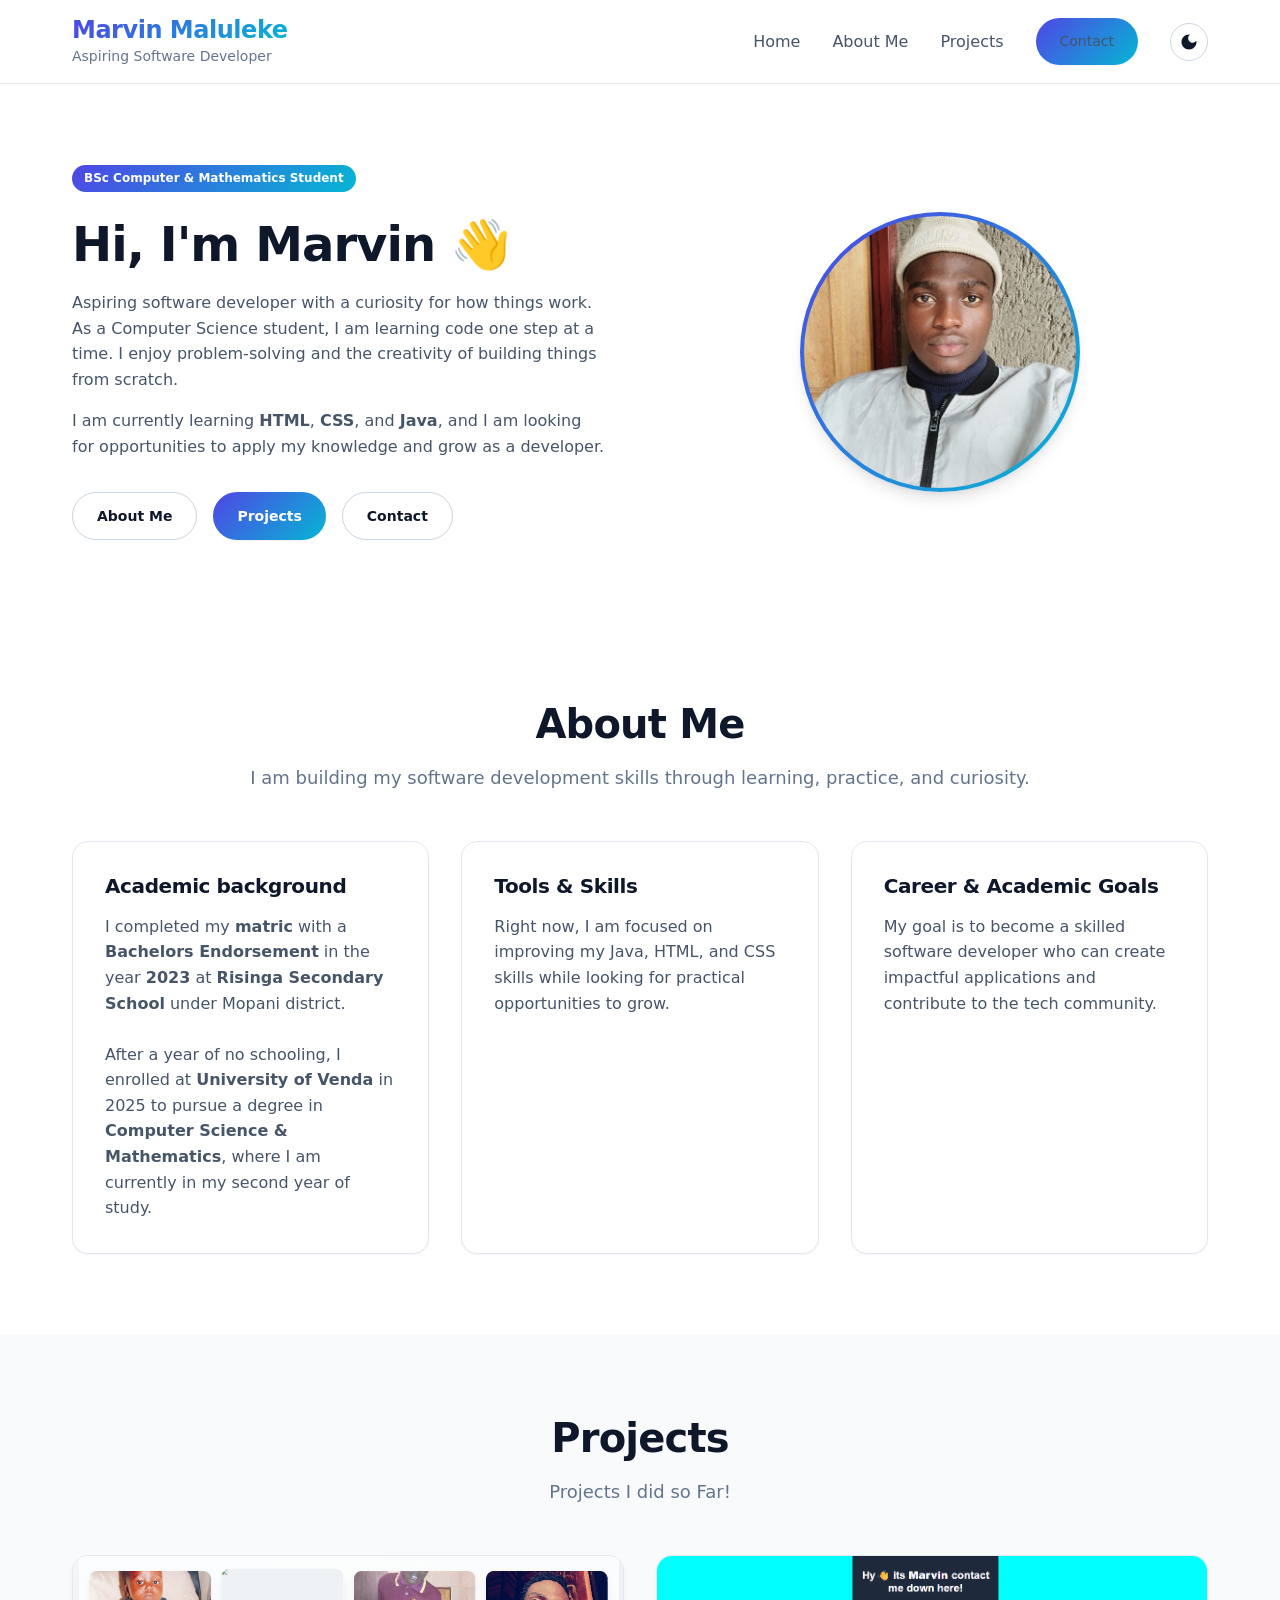
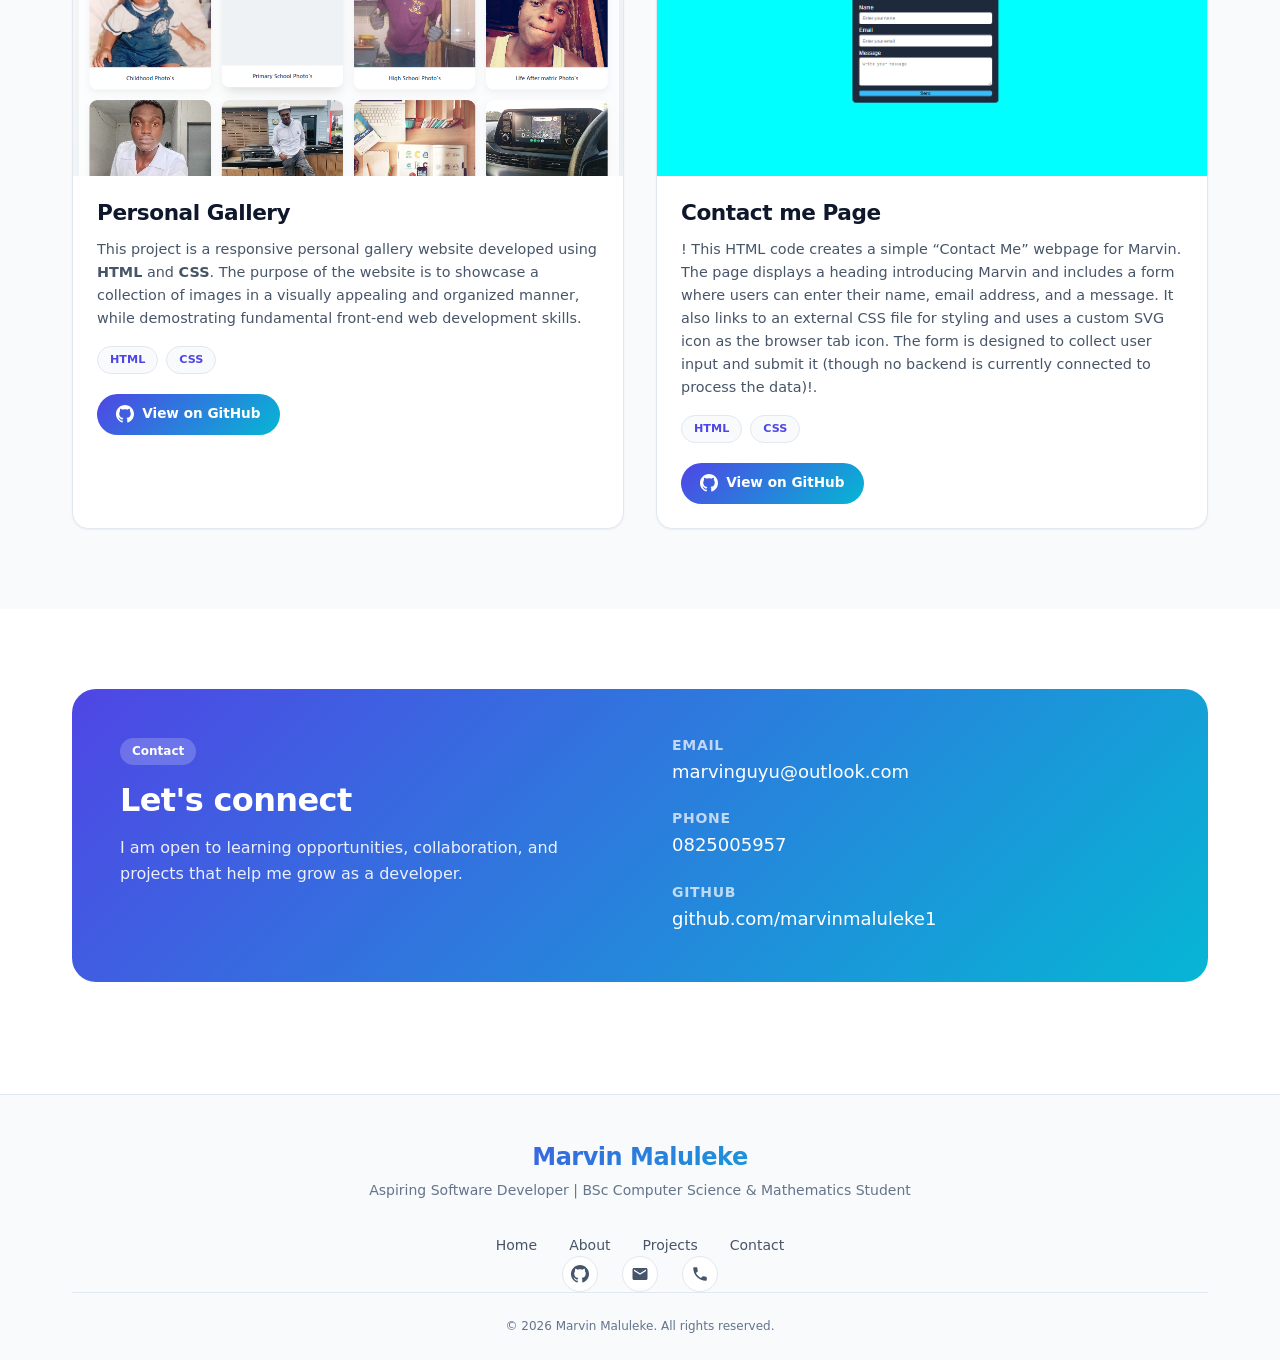
==== index.html @ a74dc135 "Rename index2.html to index.html" ====
<!DOCTYPE html>
<html lang="en">
<head>
  <meta charset="UTF-8">
  <meta name="viewport" content="width=device-width, initial-scale=1.0">
  <title>Marvin Maluleke | Portfolio 2</title>

   <!-- Browser tab icon -->
  <link
    rel="icon"
    type="image/svg+xml"
    href="data:image/svg+xml,%3Csvg xmlns='http://www.w3.org/2000/svg' viewBox='0 0 64 64'%3E%3Cdefs%3E%3ClinearGradient id='g' x1='0%25' y1='0%25' x2='100%25' y2='100%25'%3E%3Cstop offset='0%25' stop-color='%234f46e5'/%3E%3Cstop offset='100%25' stop-color='%2306b6d4'/%3E%3C/linearGradient%3E%3C/defs%3E%3Crect width='64' height='64' rx='16' fill='url(%23g)'/%3E%3Cpath d='M16 46V18h8l8 12 8-12h8v28h-8V31l-8 11-8-11v15z' fill='white'/%3E%3C/svg%3E"
  />

  <!-- Link to CSS file -->
  <link rel="stylesheet" href="style2.css" />

  <!-- Dark Mode JavaScript -->
  <script>
    (function() {
      const savedTheme = localStorage.getItem('theme');
      const prefersDark = window.matchMedia('(prefers-color-scheme: dark)').matches;
      
      if (savedTheme === 'dark' || (!savedTheme && prefersDark)) {
        document.documentElement.setAttribute('data-theme', 'dark');
      } else {
        document.documentElement.setAttribute('data-theme', 'light');
      }
    })();

    function toggleTheme() {
      const currentTheme = document.documentElement.getAttribute('data-theme');
      const newTheme = currentTheme === 'dark' ? 'light' : 'dark';
      document.documentElement.setAttribute('data-theme', newTheme);
      localStorage.setItem('theme', newTheme);
    }
  </script>
</head>

<body>
  <!-- Top navigation bar -->  
  <header class="navbar">
    <div class="container">
      <div class="navbar-content">
        <div class="logo-text">
          <h1>Marvin Maluleke</h1>
          <p>Aspiring Software Developer</p>
        </div>

        <nav>
          <ul class="nav-menu">
            <li><a href="#home">Home</a></li>
            <li><a href="#about">About Me</a></li>
            <li><a href="#projects">Projects</a></li>
            <li><a href="#contact" class="button main-button">Contact</a></li>
            <li>
              <button class="theme-toggle" onclick="toggleTheme()" aria-label="Toggle dark mode">
                <!-- Sun icon (visible in dark mode) -->
                <svg class="sun-icon" xmlns="http://www.w3.org/2000/svg" viewBox="0 0 24 24" fill="currentColor">
                  <path d="M12 7c-2.76 0-5 2.24-5 5s2.24 5 5 5 5-2.24 5-5-2.24-5-5-5zM2 13h2c.55 0 1-.45 1-1s-.45-1-1-1H2c-.55 0-1 .45-1 1s.45 1 1 1zm18 0h2c.55 0 1-.45 1-1s-.45-1-1-1h-2c-.55 0-1 .45-1 1s.45 1 1 1zM11 2v2c0 .55.45 1 1 1s1-.45 1-1V2c0-.55-.45-1-1-1s-1 .45-1 1zm0 18v2c0 .55.45 1 1 1s1-.45 1-1v-2c0-.55-.45-1-1-1s-1 .45-1 1zM5.99 4.58c-.39-.39-1.03-.39-1.41 0-.39.39-.39 1.03 0 1.41l1.06 1.06c.39.39 1.03.39 1.41 0s.39-1.03 0-1.41L5.99 4.58zm12.37 12.37c-.39-.39-1.03-.39-1.41 0-.39.39-.39 1.03 0 1.41l1.06 1.06c.39.39 1.03.39 1.41 0 .39-.39.39-1.03 0-1.41l-1.06-1.06zm1.06-10.96c.39-.39.39-1.03 0-1.41-.39-.39-1.03-.39-1.41 0l-1.06 1.06c-.39.39-.39 1.03 0 1.41s1.03.39 1.41 0l1.06-1.06zM7.05 18.36c.39-.39.39-1.03 0-1.41-.39-.39-1.03-.39-1.41 0l-1.06 1.06c-.39.39-.39 1.03 0 1.41s1.03.39 1.41 0l1.06-1.06z"/>
                </svg>
                <!-- Moon icon (visible in light mode) -->
                <svg class="moon-icon" xmlns="http://www.w3.org/2000/svg" viewBox="0 0 24 24" fill="currentColor">
                  <path d="M12 3c-4.97 0-9 4.03-9 9s4.03 9 9 9 9-4.03 9-9c0-.46-.04-.92-.1-1.36-.98 1.37-2.58 2.26-4.4 2.26-2.97 0-5.5-2.53-5.5-5.5 0-1.82.89-3.42 2.26-4.4-.44-.06-.9-.1-1.36-.1z"/>
                </svg>
              </button>
            </li>
          </ul>
        </nav>
      </div>
    </div>
  </header>

  <main>
    <!-- Hero section -->
    <section id="home" class="myself">
      <div class="container myself-content">
        <div class="myself-text">
          <span class="tag">BSc Computer & Mathematics Student</span>
          <h2>Hi, I'm Marvin 👋</h2>
          <p>
            Aspiring software developer with a curiosity for how things work.
            As a Computer Science student, I am learning code one step at a time.
            I enjoy problem-solving and the creativity of building things from scratch.
          </p>
          <p>
            I am currently learning <strong>HTML</strong>, <strong>CSS</strong>, and
            <strong>Java</strong>, and I am looking for opportunities to apply my knowledge
            and grow as a developer.
          </p>
          <div class="myself-buttons">
            <a href="#about" class="button second-button">About Me</a>
            <a href="#projects" class="button main-button">Projects</a>
            <a href="#contact" class="button second-button">Contact</a>
          </div>
        </div>

        <div class="myself-image">
          <div class="image-border">
            <img src="headshot.jpeg" alt="Marvin Maluleke" />
          </div>
        </div>
      </div>
    </section>

    <!-- About section -->
    <section id="about" class="section">
      <div class="container">
        <div class="section-title">
          <h3>About Me</h3>
          <p>
            I am building my software development skills through learning,
            practice, and curiosity.
          </p>
        </div>

        <div class="three-columns">
          <div class="card">
            <h4>Academic background</h4>
            <p>
              I completed my <strong>matric</strong> with a <strong>Bachelors Endorsement</strong> in the year <strong>2023</strong> at <strong>Risinga Secondary School</strong> under Mopani district.
            </p>
            <br>
            <p>
              After a year of no schooling, I enrolled at <strong>University of Venda</strong> in 2025 to pursue a degree in <strong>Computer Science & Mathematics</strong>, where I am currently in my second year of study.
            </p>
          </div>

          <div class="card">
            <h4>Tools & Skills</h4>
            <p>
              Right now, I am focused on improving my Java, HTML, and CSS skills
              while looking for practical opportunities to grow.
            </p>
          </div>

          <div class="card">
            <h4>Career & Academic Goals</h4>
            <p>
              My goal is to become a skilled software developer who can create
              impactful applications and contribute to the tech community.
            </p>
          </div>
        </div>
      </div>
    </section>

    <!-- Projects section -->
    <section id="projects" class="section light-section">
      <div class="container">
        <div class="section-title">
          <h3>Projects</h3>
          <p>Projects I did so Far!</p>
        </div>

        <div class="projects-box">
          <!-- Project 1 -->
          <div class="project-card">
            <div class="project-image">
              <img src="project1(photogallery).png" alt="Personal Gallery" />
            </div>
            <div class="project-content">
              <h4>Personal Gallery</h4>
              <p class="project-description">
                This project is a responsive personal gallery website developed using <strong>HTML</strong> and <strong>CSS</strong>. The purpose of the website is to showcase a collection of images in a visually appealing and organized manner, while demostrating fundamental front-end web development skills.
              </p>
              <div class="project-tech">
                <span>HTML</span>
                <span>CSS</span>
                
              </div>
              <a href="https://github.com/marvinmaluleke1/marvin-s_gallery_project" target="_blank" class="project-github">
                <svg xmlns="http://www.w3.org/2000/svg" width="18" height="18" viewBox="0 0 24 24" fill="currentColor">
                  <path d="M12 0C5.37 0 0 5.37 0 12c0 5.3 3.438 9.8 8.205 11.387.6.113.82-.26.82-.58 0-.287-.01-1.05-.015-2.06-3.338.726-4.042-1.61-4.042-1.61-.546-1.387-1.333-1.756-1.333-1.756-1.09-.745.082-.73.082-.73 1.205.085 1.84 1.237 1.84 1.237 1.07 1.834 2.807 1.304 3.492.997.108-.775.418-1.305.762-1.605-2.665-.3-5.466-1.332-5.466-5.93 0-1.31.468-2.38 1.235-3.22-.123-.3-.535-1.52.117-3.16 0 0 1.008-.322 3.3 1.23.96-.267 1.98-.4 3-.405 1.02.005 2.04.138 3 .405 2.29-1.552 3.297-1.23 3.297-1.23.653 1.64.24 2.86.118 3.16.768.84 1.233 1.91 1.233 3.22 0 4.61-2.804 5.62-5.476 5.92.43.37.824 1.102.824 2.22 0 1.602-.015 2.894-.015 3.287 0 .322.216.698.83.578C20.565 21.795 24 17.295 24 12c0-6.63-5.37-12-12-12z"/>
                </svg>
                View on GitHub
              </a>
            </div>
          </div>

          <!-- Project 2 -->
          <div class="project-card">
            <div class="project-image">
              <img src="contact_me_page.png" alt="Contact me Page Screenshot" />
            </div>
            <div class="project-content">
              <h4>Contact me Page</h4>
              <p class="project-description">
                ! This HTML code creates a simple “Contact Me” webpage for Marvin. The page displays a heading introducing Marvin and includes a form where users can enter their name, email address, and a message. It also links to an external CSS file for styling and uses a custom SVG icon as the browser tab icon. The form is designed to collect user input and submit it (though no backend is currently connected to process the data)!.
              </p>
              <div class="project-tech">
                <span>HTML</span>
                <span>CSS</span>
              </div>
              <a href="" target="_blank" class="project-github">
                <svg xmlns="http://www.w3.org/2000/svg" width="18" height="18" viewBox="0 0 24 24" fill="currentColor">
                  <path d="M12 0C5.37 0 0 5.37 0 12c0 5.3 3.438 9.8 8.205 11.387.6.113.82-.26.82-.58 0-.287-.01-1.05-.015-2.06-3.338.726-4.042-1.61-4.042-1.61-.546-1.387-1.333-1.756-1.333-1.756-1.09-.745.082-.73.082-.73 1.205.085 1.84 1.237 1.84 1.237 1.07 1.834 2.807 1.304 3.492.997.108-.775.418-1.305.762-1.605-2.665-.3-5.466-1.332-5.466-5.93 0-1.31.468-2.38 1.235-3.22-.123-.3-.535-1.52.117-3.16 0 0 1.008-.322 3.3 1.23.96-.267 1.98-.4 3-.405 1.02.005 2.04.138 3 .405 2.29-1.552 3.297-1.23 3.297-1.23.653 1.64.24 2.86.118 3.16.768.84 1.233 1.91 1.233 3.22 0 4.61-2.804 5.62-5.476 5.92.43.37.824 1.102.824 2.22 0 1.602-.015 2.894-.015 3.287 0 .322.216.698.83.578C20.565 21.795 24 17.295 24 12c0-6.63-5.37-12-12-12z"/>
                </svg>
                View on GitHub
              </a>
            </div>
          </div>
        </div>
      </div>
    </section>

    <!-- Contact section -->
    <section id="contact" class="section">
      <div class="container">
        <div class="contact-area">
          <div class="contact-text">
            <span class="contact-tag">Contact</span>
            <h3>Let's connect</h3>
            <p>
              I am open to learning opportunities, collaboration, and projects
              that help me grow as a developer.
            </p>
          </div>

          <div class="contact-info">
            <div class="contact-item">
              <h4>Email</h4>
              <a href="mailto:marvinguyu@outlook.com">
                marvinguyu@outlook.com
              </a>
            </div>

            <div class="contact-item">
              <h4>Phone</h4>
              <a href="tel:0825005957">0825005957</a>
            </div>

            <div class="contact-item">
              <h4>GitHub</h4>
              <a href="https://github.com/marvinmaluleke1" target="_blank">
                github.com/marvinmaluleke1
              </a>
            </div>
          </div>
        </div>
      </div>
    </section>
  </main>

  <!-- Footer -->
  <footer class="footer">
    <div class="container">
      <div class="footer-content">
        <div class="footer-info">
          <h3>Marvin Maluleke</h3>
          <p>Aspiring Software Developer | BSc Computer Science & Mathematics Student</p>
        </div>
        
        <div class="footer-links">
          <a href="#home">Home</a>
          <a href="#about">About</a>
          <a href="#projects">Projects</a>
          <a href="#contact">Contact</a>
        </div>
        
        </div>
        
        <div class="footer-social">
          <a href="https://github.com/marvinmaluleke1" target="_blank" aria-label="GitHub">
            <svg xmlns="http://www.w3.org/2000/svg" width="20" height="20" viewBox="0 0 24 24" fill="currentColor">
              <path d="M12 0C5.37 0 0 5.37 0 12c0 5.3 3.438 9.8 8.205 11.387.6.113.82-.26.82-.58 0-.287-.01-1.05-.015-2.06-3.338.726-4.042-1.61-4.042-1.61-.546-1.387-1.333-1.756-1.333-1.756-1.09-.745.082-.73.082-.73 1.205.085 1.84 1.237 1.84 1.237 1.07 1.834 2.807 1.304 3.492.997.108-.775.418-1.305.762-1.605-2.665-.3-5.466-1.332-5.466-5.93 0-1.31.468-2.38 1.235-3.22-.123-.3-.535-1.52.117-3.16 0 0 1.008-.322 3.3 1.23.96-.267 1.98-.4 3-.405 1.02.005 2.04.138 3 .405 2.29-1.552 3.297-1.23 3.297-1.23.653 1.64.24 2.86.118 3.16.768.84 1.233 1.91 1.233 3.22 0 4.61-2.804 5.62-5.476 5.92.43.37.824 1.102.824 2.22 0 1.602-.015 2.894-.015 3.287 0 .322.216.698.83.578C20.565 21.795 24 17.295 24 12c0-6.63-5.37-12-12-12z"/>
            </svg>
          </a>
          <a href="mailto:marvinguyu@outlook.com" aria-label="Email">
            <svg xmlns="http://www.w3.org/2000/svg" width="20" height="20" viewBox="0 0 24 24" fill="currentColor">
              <path d="M20 4H4c-1.1 0-1.99.9-1.99 2L2 18c0 1.1.9 2 2 2h16c1.1 0 2-.9 2-2V6c0-1.1-.9-2-2-2zm0 4l-8 5-8-5V6l8 5 8-5v2z"/>
            </svg>
          </a>
          <a href="tel:0825005957" aria-label="Phone">
            <svg xmlns="http://www.w3.org/2000/svg" width="20" height="20" viewBox="0 0 24 24" fill="currentColor">
              <path d="M6.62 10.79c1.44 2.83 3.76 5.14 6.59 6.59l2.2-2.2c.27-.27.67-.36 1.02-.24 1.12.37 2.33.57 3.57.57.55 0 1 .45 1 1V20c0 .55-.45 1-1 1-9.39 0-17-7.61-17-17 0-.55.45-1 1-1h3.5c.55 0 1 .45 1 1 0 1.25.2 2.45.57 3.57.11.35.03.74-.25 1.02l-2.2 2.2z"/>
            </svg>
          </a>
        </div>
        
        <div class="footer-bottom">
          <p>&copy; 2026 Marvin Maluleke. All rights reserved.</p>
        </div>
      </div>
    </div>
  </footer>
</body>
</html>
---- style2.css ----
/* ===== CSS Variables ===== */
:root {
  /* Light theme (default) */
  --bg-primary: #ffffff;
  --bg-secondary: #f8fafc;
  --bg-card: #ffffff;
  --text-primary: #0f172a;
  --text-secondary: #475569;
  --text-muted: #64748b;
  --border-light: #e2e8f0;
  --border-medium: #cbd5e1;
  --shadow-sm: 0 1px 2px 0 rgb(0 0 0 / 0.05);
  --shadow-md: 0 4px 6px -1px rgb(0 0 0 / 0.1), 0 2px 4px -2px rgb(0 0 0 / 0.1);
  --shadow-lg: 0 10px 15px -3px rgb(0 0 0 / 0.1), 0 4px 6px -4px rgb(0 0 0 / 0.1);
  --gradient-primary: linear-gradient(135deg, #4f46e5 0%, #06b6d4 100%);
  --gradient-hover: linear-gradient(135deg, #6366f1 0%, #22d3ee 100%);
  --navbar-bg: rgba(255, 255, 255, 0.9);
}

[data-theme="dark"] {
  /* Dark theme */
  --bg-primary: #0a0a0f;
  --bg-secondary: #111118;
  --bg-card: #1a1a2e;
  --text-primary: #f1f5f9;
  --text-secondary: #cbd5e1;
  --text-muted: #94a3b8;
  --border-light: #2a2a3a;
  --border-medium: #3a3a4a;
  --shadow-sm: 0 1px 2px 0 rgb(0 0 0 / 0.3);
  --shadow-md: 0 4px 6px -1px rgb(0 0 0 / 0.3), 0 2px 4px -2px rgb(0 0 0 / 0.3);
  --shadow-lg: 0 10px 15px -3px rgb(0 0 0 / 0.3), 0 4px 6px -4px rgb(0 0 0 / 0.3);
  --navbar-bg: rgba(10, 10, 15, 0.9);
}

/* ===== Reset & Base Styles ===== */
* {
  margin: 0;
  padding: 0;
  box-sizing: border-box;
}

html {
  scroll-behavior: smooth;
  scroll-padding-top: 80px;
}

body {
  font-family: system-ui, -apple-system, 'Segoe UI', Roboto, 'Helvetica Neue', sans-serif;
  background-color: var(--bg-primary);
  color: var(--text-primary);
  line-height: 1.6;
  transition: background-color 0.3s ease, color 0.3s ease;
}

.container {
  max-width: 1200px;
  margin: 0 auto;
  padding: 0 2rem;
}

/* ===== Typography ===== */
h1, h2, h3, h4 {
  line-height: 1.2;
  font-weight: 700;
  letter-spacing: -0.02em;
}

h1 {
  font-size: 1.75rem;
}

h2 {
  font-size: 2.5rem;
  margin-bottom: 1rem;
}

h3 {
  font-size: 2rem;
  margin-bottom: 1rem;
}

h4 {
  font-size: 1.25rem;
  margin-bottom: 0.75rem;
  color: var(--text-primary);
}

p {
  color: var(--text-secondary);
  margin-bottom: 1rem;
}

/* ===== Buttons ===== */
.button {
  display: inline-flex;
  align-items: center;
  justify-content: center;
  padding: 0.75rem 1.5rem;
  border-radius: 9999px;
  font-weight: 600;
  text-decoration: none;
  transition: all 0.2s ease;
  font-size: 0.875rem;
  cursor: pointer;
  border: none;
}

.main-button {
  background: var(--gradient-primary);
  color: white;
  box-shadow: var(--shadow-sm);
}

.main-button:hover {
  background: var(--gradient-hover);
  transform: translateY(-2px);
  box-shadow: var(--shadow-md);
}

.second-button {
  background-color: transparent;
  color: var(--text-primary);
  border: 1px solid var(--border-medium);
}

.second-button:hover {
  border-color: #4f46e5;
  background-color: rgba(79, 70, 229, 0.1);
  transform: translateY(-2px);
}

/* ===== Dark Mode Toggle Button ===== */
.theme-toggle {
  background: transparent;
  border: 1px solid var(--border-medium);
  border-radius: 9999px;
  padding: 0.5rem;
  cursor: pointer;
  display: inline-flex;
  align-items: center;
  justify-content: center;
  transition: all 0.2s ease;
  background-color: var(--bg-card);
}

.theme-toggle:hover {
  transform: scale(1.05);
  border-color: #4f46e5;
}

.theme-toggle svg {
  width: 20px;
  height: 20px;
  fill: var(--text-primary);
  transition: fill 0.3s ease;
}

.theme-toggle .sun-icon {
  display: none;
}

.theme-toggle .moon-icon {
  display: block;
}

[data-theme="dark"] .theme-toggle .sun-icon {
  display: block;
}

[data-theme="dark"] .theme-toggle .moon-icon {
  display: none;
}

/* ===== Navigation Bar ===== */
.navbar {
  position: sticky;
  top: 0;
  z-index: 50;
  background-color: var(--navbar-bg);
  border-bottom: 1px solid var(--border-light);
  backdrop-filter: blur(10px);
}

.navbar-content {
  display: flex;
  justify-content: space-between;
  align-items: center;
  padding: 1rem 0;
  flex-wrap: wrap;
  gap: 1rem;
}

.logo-text h1 {
  font-size: 1.5rem;
  background: var(--gradient-primary);
  background-clip: text;
  -webkit-background-clip: text;
  color: transparent;
}

.logo-text p {
  font-size: 0.875rem;
  color: var(--text-muted);
  margin: 0;
}

.nav-menu {
  display: flex;
  list-style: none;
  gap: 2rem;
  align-items: center;
}

.nav-menu a {
  text-decoration: none;
  color: var(--text-secondary);
  font-weight: 500;
  transition: color 0.2s ease;
}

.nav-menu a:hover {
  color: #4f46e5;
}

/* ===== Hero Section ===== */
.myself {
  padding: 5rem 0;
}

.myself-content {
  display: flex;
  align-items: center;
  gap: 4rem;
  flex-wrap: wrap;
}

.myself-text {
  flex: 1;
}

.tag {
  display: inline-block;
  background: var(--gradient-primary);
  color: white;
  font-size: 0.75rem;
  font-weight: 600;
  padding: 0.25rem 0.75rem;
  border-radius: 9999px;
  margin-bottom: 1.5rem;
}

.myself-text h2 {
  font-size: 3rem;
}

.myself-buttons {
  display: flex;
  gap: 1rem;
  margin-top: 2rem;
  flex-wrap: wrap;
}

.myself-image {
  flex: 1;
  display: flex;
  justify-content: center;
}

.image-border {
  width: 280px;
  height: 280px;
  border-radius: 50%;
  background: var(--gradient-primary);
  padding: 4px;
  box-shadow: var(--shadow-lg);
}

.image-border img {
  width: 100%;
  height: 100%;
  object-fit: cover;
  border-radius: 50%;
  background-color: var(--bg-secondary);
}

/* ===== Section Styles ===== */
.section {
  padding: 5rem 0;
}

.light-section {
  background-color: var(--bg-secondary);
}

.section-title {
  text-align: center;
  max-width: 800px;
  margin: 0 auto 3rem auto;
}

.section-title h3 {
  font-size: 2.5rem;
  margin-bottom: 1rem;
}

.section-title p {
  font-size: 1.125rem;
  color: var(--text-muted);
}

/* ===== Three Columns (About Section) ===== */
.three-columns {
  display: grid;
  grid-template-columns: repeat(auto-fit, minmax(300px, 1fr));
  gap: 2rem;
}

.card {
  background-color: var(--bg-card);
  padding: 2rem;
  border-radius: 1rem;
  border: 1px solid var(--border-light);
  transition: all 0.3s ease;
  box-shadow: var(--shadow-sm);
}

.card:hover {
  transform: translateY(-5px);
  box-shadow: var(--shadow-lg);
  border-color: #4f46e5;
}

.card h4 {
  margin-bottom: 1rem;
}

.card p {
  margin-bottom: 0;
}

/* ===== Projects Section with Images ===== */
.projects-box {
  display: grid;
  grid-template-columns: repeat(auto-fit, minmax(350px, 1fr));
  gap: 2rem;
}

.project-card {
  background-color: var(--bg-card);
  border-radius: 1rem;
  overflow: hidden;
  border: 1px solid var(--border-light);
  transition: all 0.3s ease;
  box-shadow: var(--shadow-sm);
}

.project-card:hover {
  transform: translateY(-8px);
  box-shadow: var(--shadow-lg);
  border-color: #4f46e5;
}

.project-image {
  width: 100%;
  height: 220px;
  overflow: hidden;
  background-color: var(--bg-secondary);
}

.project-image img {
  width: 100%;
  height: 100%;
  object-fit: cover;
  transition: transform 0.3s ease;
}

.project-card:hover .project-image img {
  transform: scale(1.05);
}

.project-content {
  padding: 1.5rem;
}

.project-content h4 {
  font-size: 1.35rem;
  margin-bottom: 0.75rem;
  color: var(--text-primary);
}

.project-description {
  color: var(--text-secondary);
  font-size: 0.9rem;
  line-height: 1.6;
  margin-bottom: 1rem;
}

.project-tech {
  display: flex;
  flex-wrap: wrap;
  gap: 0.5rem;
  margin-bottom: 1.25rem;
}

.project-tech span {
  background-color: var(--bg-secondary);
  color: #4f46e5;
  font-size: 0.7rem;
  font-weight: 600;
  padding: 0.25rem 0.75rem;
  border-radius: 9999px;
  border: 1px solid var(--border-light);
}

.project-github {
  display: inline-flex;
  align-items: center;
  gap: 0.5rem;
  background: var(--gradient-primary);
  color: white;
  padding: 0.6rem 1.2rem;
  border-radius: 9999px;
  text-decoration: none;
  font-size: 0.85rem;
  font-weight: 600;
  transition: all 0.2s ease;
  width: fit-content;
}

.project-github:hover {
  background: var(--gradient-hover);
  transform: translateY(-2px);
  box-shadow: var(--shadow-md);
}

.project-github svg {
  fill: white;
}

/* ===== Contact Section ===== */
.contact-area {
  display: flex;
  gap: 4rem;
  flex-wrap: wrap;
  background: var(--gradient-primary);
  padding: 3rem;
  border-radius: 1.5rem;
  color: white;
}

.contact-text {
  flex: 1;
}

.contact-tag {
  display: inline-block;
  background-color: rgba(255, 255, 255, 0.2);
  padding: 0.25rem 0.75rem;
  border-radius: 9999px;
  font-size: 0.75rem;
  font-weight: 600;
  margin-bottom: 1rem;
}

.contact-text h3 {
  font-size: 2rem;
  margin-bottom: 1rem;
  color: white;
}

.contact-text p {
  color: rgba(255, 255, 255, 0.9);
}

.contact-info {
  flex: 1;
  display: flex;
  flex-direction: column;
  gap: 1.5rem;
}

.contact-item h4 {
  font-size: 0.875rem;
  font-weight: 600;
  text-transform: uppercase;
  letter-spacing: 0.05em;
  margin-bottom: 0.25rem;
  color: rgba(255, 255, 255, 0.7);
}

.contact-item a {
  color: white;
  text-decoration: none;
  font-size: 1.125rem;
  font-weight: 500;
  transition: opacity 0.2s ease;
}

.contact-item a:hover {
  opacity: 0.8;
  text-decoration: underline;
}

/* ===== Footer Styles ===== */
.footer {
  background-color: var(--bg-secondary);
  border-top: 1px solid var(--border-light);
  padding: 3rem 0 1.5rem 0;
  margin-top: 2rem;
}

.footer-content {
  display: flex;
  flex-direction: column;
  align-items: center;
  gap: 2rem;
}

.footer-info {
  text-align: center;
}

.footer-info h3 {
  font-size: 1.5rem;
  margin-bottom: 0.5rem;
  background: var(--gradient-primary);
  background-clip: text;
  -webkit-background-clip: text;
  color: transparent;
}

.footer-info p {
  color: var(--text-muted);
  font-size: 0.875rem;
  margin: 0;
}

.footer-links {
  display: flex;
  gap: 2rem;
  flex-wrap: wrap;
  justify-content: center;
}

.footer-links a {
  color: var(--text-secondary);
  text-decoration: none;
  font-size: 0.875rem;
  transition: color 0.2s ease;
}

.footer-links a:hover {
  color: #4f46e5;
}

.footer-social {
  display: flex;
  gap: 1.5rem;
  justify-content: center;
}

.footer-social a {
  display: inline-flex;
  align-items: center;
  justify-content: center;
  width: 36px;
  height: 36px;
  border-radius: 50%;
  background-color: var(--bg-card);
  border: 1px solid var(--border-light);
  color: var(--text-secondary);
  transition: all 0.2s ease;
}

.footer-social a:hover {
  transform: translateY(-3px);
  border-color: #4f46e5;
  color: #4f46e5;
}

.footer-social svg {
  width: 18px;
  height: 18px;
  fill: currentColor;
}

.footer-bottom {
  text-align: center;
  padding-top: 1.5rem;
  border-top: 1px solid var(--border-light);
  width: 100%;
}

.footer-bottom p {
  font-size: 0.75rem;
  color: var(--text-muted);
  margin: 0;
}

/* ===== Responsive Design ===== */
@media (max-width: 768px) {
  .container {
    padding: 0 1.5rem;
  }

  .navbar-content {
    flex-direction: column;
    text-align: center;
  }

  .nav-menu {
    flex-wrap: wrap;
    justify-content: center;
    gap: 1rem;
  }

  .myself-content {
    flex-direction: column-reverse;
    text-align: center;
    gap: 2rem;
  }

  .myself-buttons {
    justify-content: center;
  }

  .myself-text h2 {
    font-size: 2rem;
  }

  .section-title h3 {
    font-size: 2rem;
  }

  .contact-area {
    padding: 2rem;
    flex-direction: column;
    text-align: center;
  }

  .contact-info {
    align-items: center;
  }

  .three-columns {
    grid-template-columns: 1fr;
  }

  .projects-box {
    grid-template-columns: 1fr;
  }

  .footer {
    padding: 2rem 0 1rem 0;
  }
  
  .footer-links {
    gap: 1.5rem;
  }
  
  .footer-social {
    gap: 1rem;
  }
}

@media (max-width: 480px) {
  h2 {
    font-size: 1.75rem;
  }

  .myself-text h2 {
    font-size: 1.75rem;
  }

  .button {
    padding: 0.5rem 1rem;
    font-size: 0.75rem;
  }

  .image-border {
    width: 220px;
    height: 220px;
  }

  .project-image {
    height: 180px;
  }
}

/* ===== Utility Classes ===== */
::selection {
  background-color: #4f46e5;
  color: white;
}

a:focus-visible,
button:focus-visible {
  outline: 2px solid #4f46e5;
  outline-offset: 2px;
  border-radius: 4px;
}

::-webkit-scrollbar {
  width: 10px;
}

::-webkit-scrollbar-track {
  background: var(--bg-secondary);
}

::-webkit-scrollbar-thumb {
  background: var(--border-medium);
  border-radius: 5px;
}

::-webkit-scrollbar-thumb:hover {
  background: #4f46e5;
}
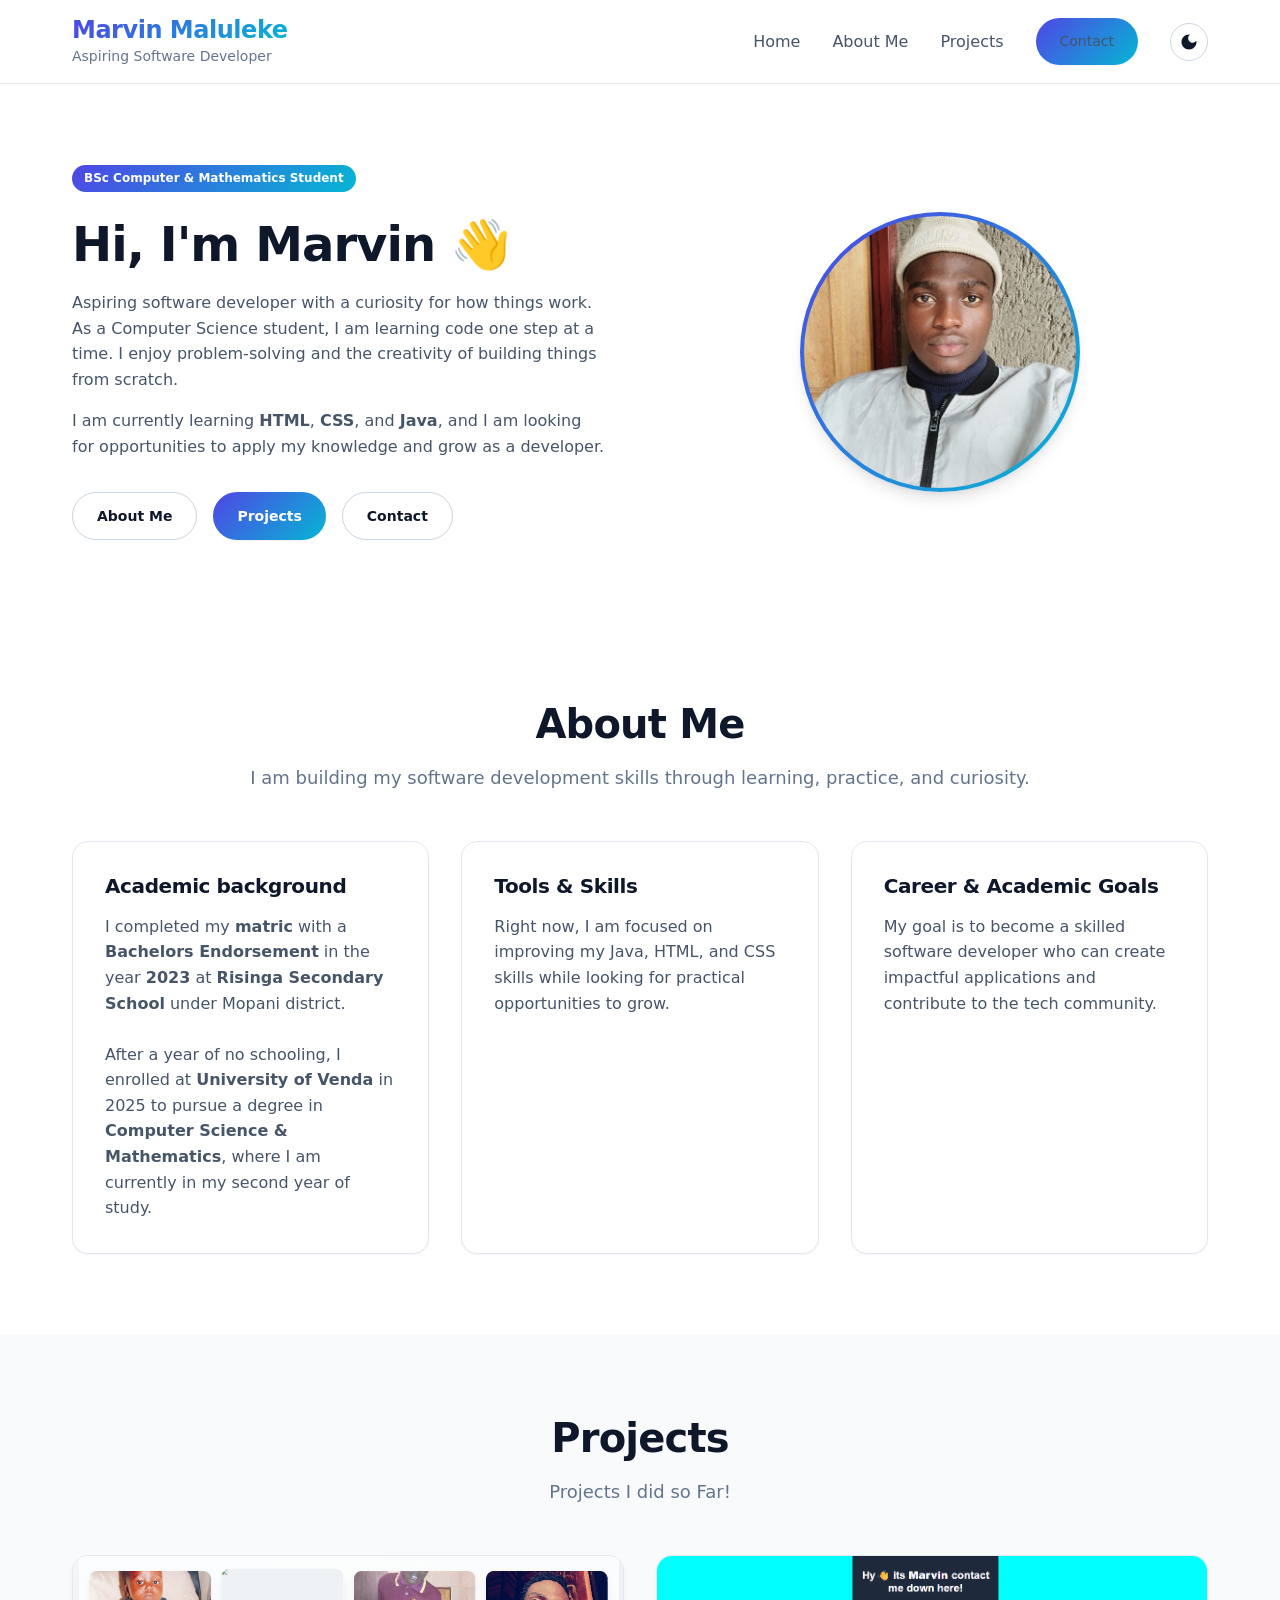
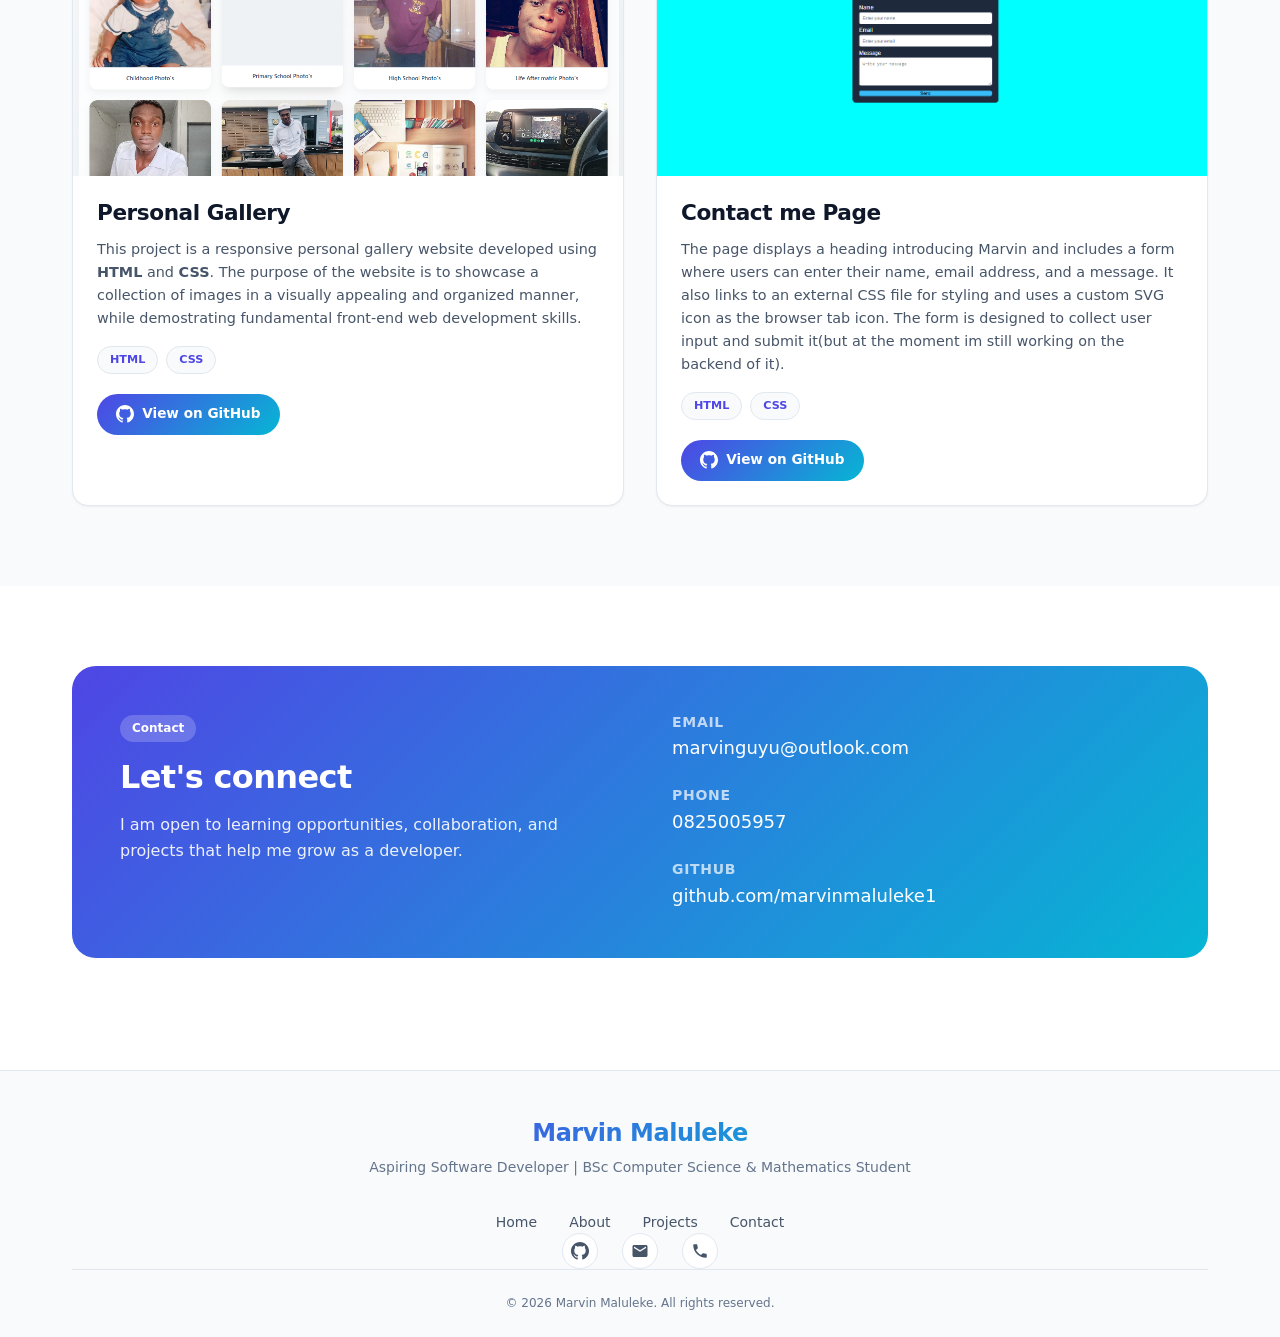
==== commit 8f8549f4: "Update index.html" ====
--- a/index.html
+++ b/index.html
@@ -15,7 +15,7 @@
   <!-- Link to CSS file -->
   <link rel="stylesheet" href="style2.css" />
 
-  <!-- Dark Mode JavaScript -->
+  <!-- Dark Mode for JavaScript -->
   <script>
     (function() {
       const savedTheme = localStorage.getItem('theme');
@@ -55,11 +55,11 @@
             <li><a href="#contact" class="button main-button">Contact</a></li>
             <li>
               <button class="theme-toggle" onclick="toggleTheme()" aria-label="Toggle dark mode">
-                <!-- Sun icon (visible in dark mode) -->
+            
                 <svg class="sun-icon" xmlns="http://www.w3.org/2000/svg" viewBox="0 0 24 24" fill="currentColor">
                   <path d="M12 7c-2.76 0-5 2.24-5 5s2.24 5 5 5 5-2.24 5-5-2.24-5-5-5zM2 13h2c.55 0 1-.45 1-1s-.45-1-1-1H2c-.55 0-1 .45-1 1s.45 1 1 1zm18 0h2c.55 0 1-.45 1-1s-.45-1-1-1h-2c-.55 0-1 .45-1 1s.45 1 1 1zM11 2v2c0 .55.45 1 1 1s1-.45 1-1V2c0-.55-.45-1-1-1s-1 .45-1 1zm0 18v2c0 .55.45 1 1 1s1-.45 1-1v-2c0-.55-.45-1-1-1s-1 .45-1 1zM5.99 4.58c-.39-.39-1.03-.39-1.41 0-.39.39-.39 1.03 0 1.41l1.06 1.06c.39.39 1.03.39 1.41 0s.39-1.03 0-1.41L5.99 4.58zm12.37 12.37c-.39-.39-1.03-.39-1.41 0-.39.39-.39 1.03 0 1.41l1.06 1.06c.39.39 1.03.39 1.41 0 .39-.39.39-1.03 0-1.41l-1.06-1.06zm1.06-10.96c.39-.39.39-1.03 0-1.41-.39-.39-1.03-.39-1.41 0l-1.06 1.06c-.39.39-.39 1.03 0 1.41s1.03.39 1.41 0l1.06-1.06zM7.05 18.36c.39-.39.39-1.03 0-1.41-.39-.39-1.03-.39-1.41 0l-1.06 1.06c-.39.39-.39 1.03 0 1.41s1.03.39 1.41 0l1.06-1.06z"/>
                 </svg>
-                <!-- Moon icon (visible in light mode) -->
+              
                 <svg class="moon-icon" xmlns="http://www.w3.org/2000/svg" viewBox="0 0 24 24" fill="currentColor">
                   <path d="M12 3c-4.97 0-9 4.03-9 9s4.03 9 9 9 9-4.03 9-9c0-.46-.04-.92-.1-1.36-.98 1.37-2.58 2.26-4.4 2.26-2.97 0-5.5-2.53-5.5-5.5 0-1.82.89-3.42 2.26-4.4-.44-.06-.9-.1-1.36-.1z"/>
                 </svg>
@@ -186,7 +186,7 @@
             <div class="project-content">
               <h4>Contact me Page</h4>
               <p class="project-description">
-                ! This HTML code creates a simple “Contact Me” webpage for Marvin. The page displays a heading introducing Marvin and includes a form where users can enter their name, email address, and a message. It also links to an external CSS file for styling and uses a custom SVG icon as the browser tab icon. The form is designed to collect user input and submit it (though no backend is currently connected to process the data)!.
+                The page displays a heading introducing Marvin and includes a form where users can enter their name, email address, and a message. It also links to an external CSS file for styling and uses a custom SVG icon as the browser tab icon. The form is designed to collect user input and submit it(but at the moment im still working on the backend of it).
               </p>
               <div class="project-tech">
                 <span>HTML</span>
